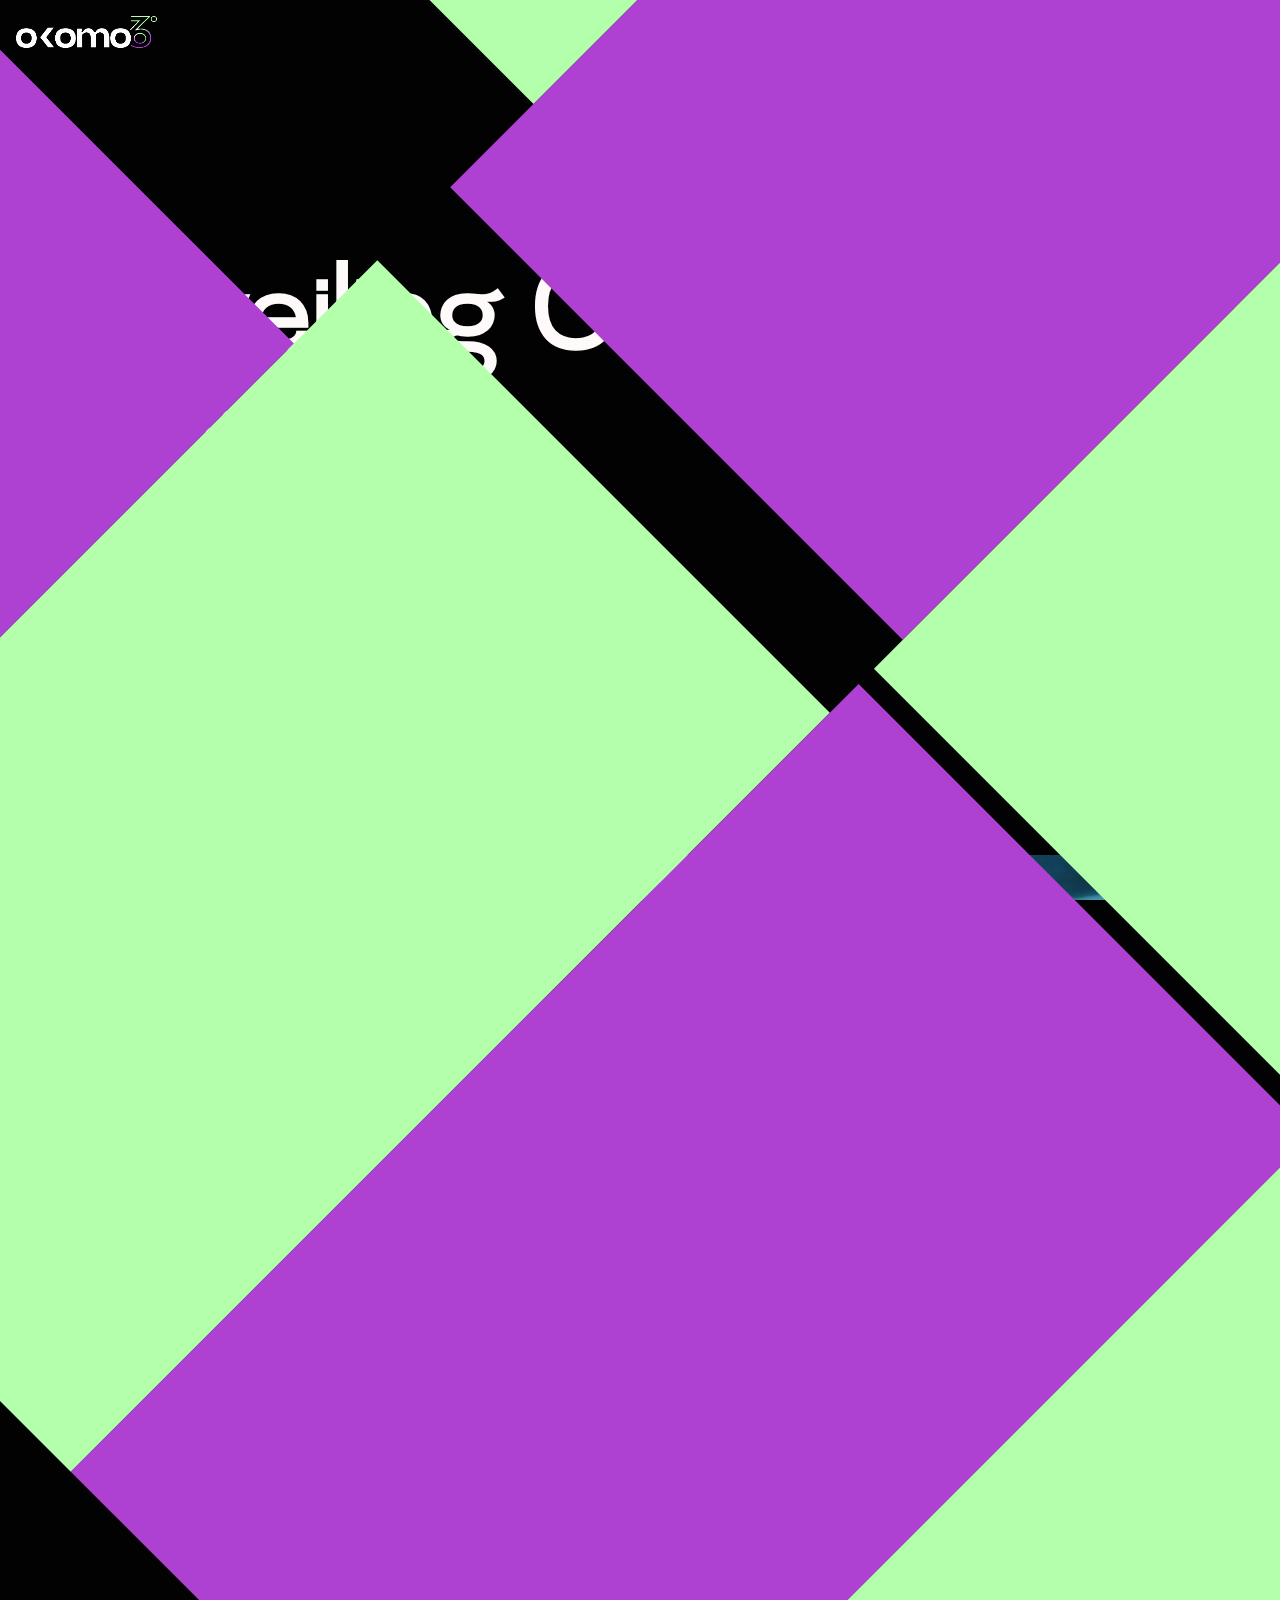
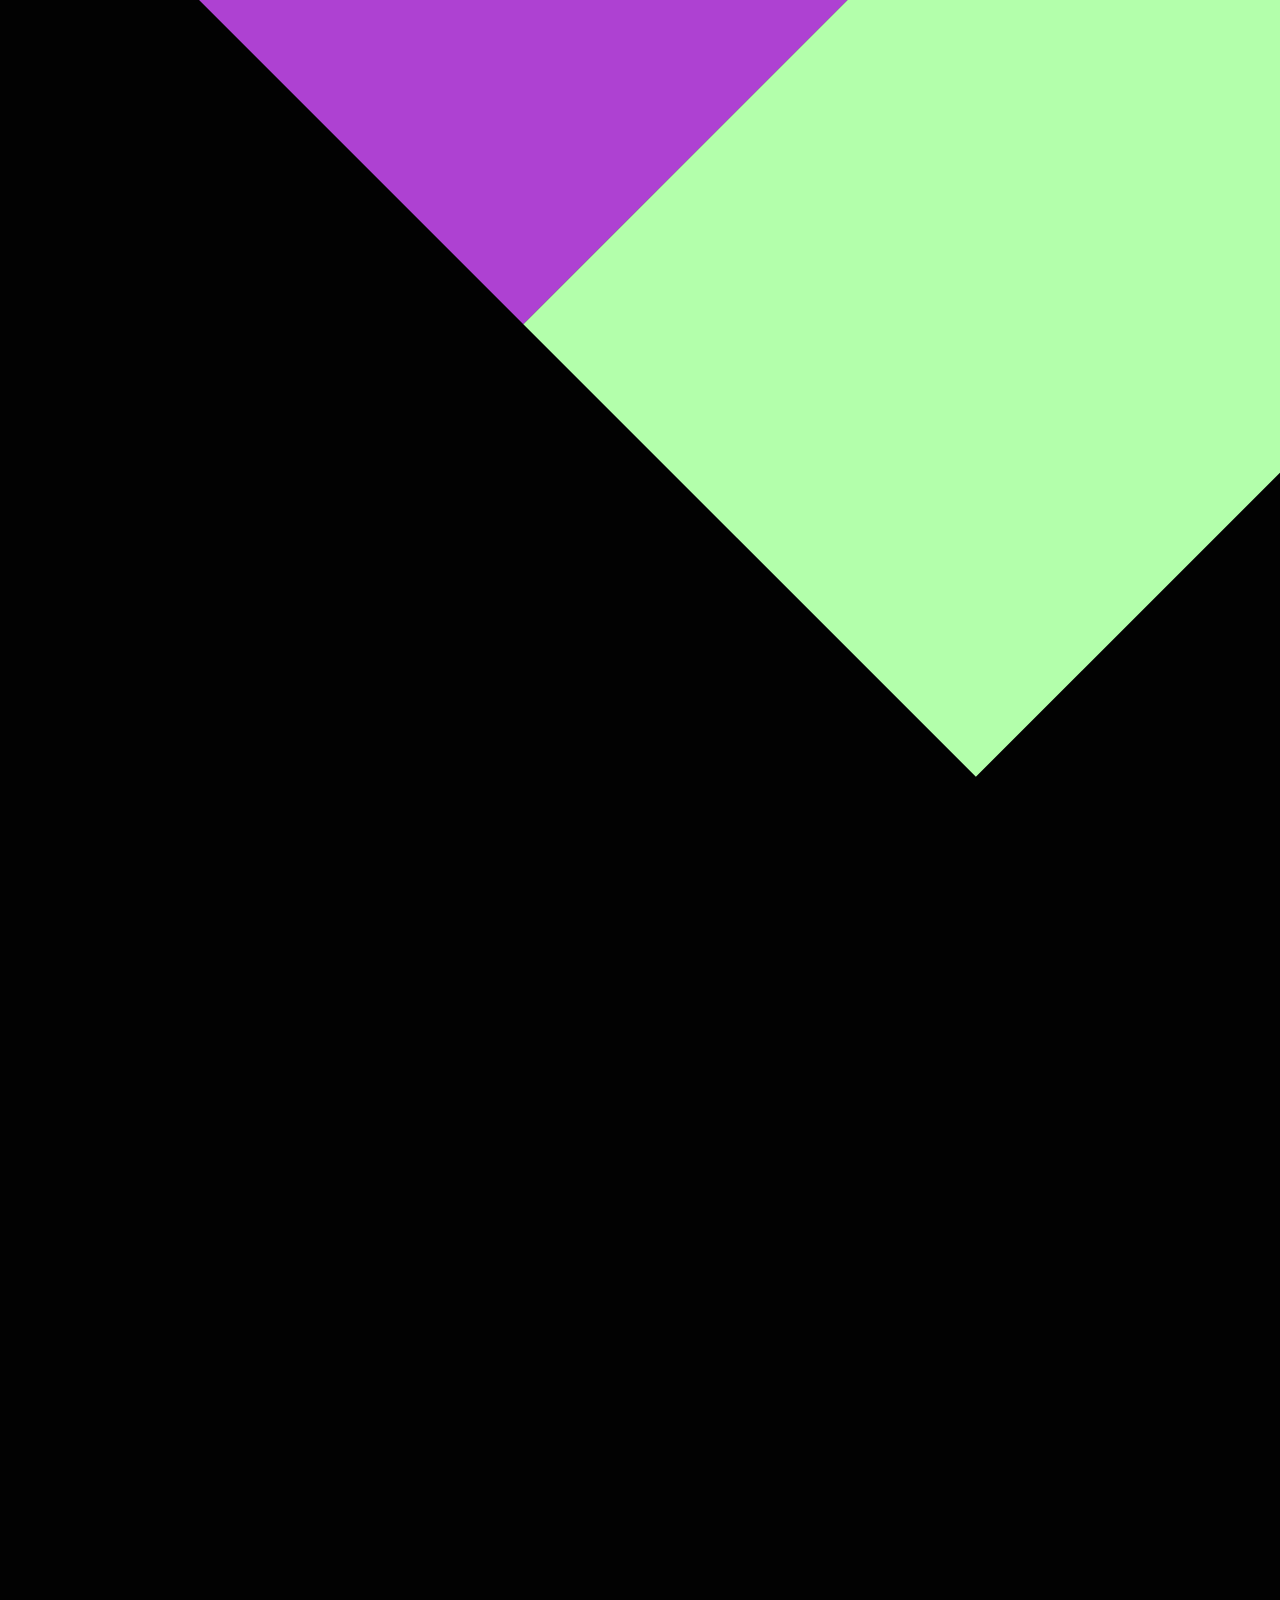
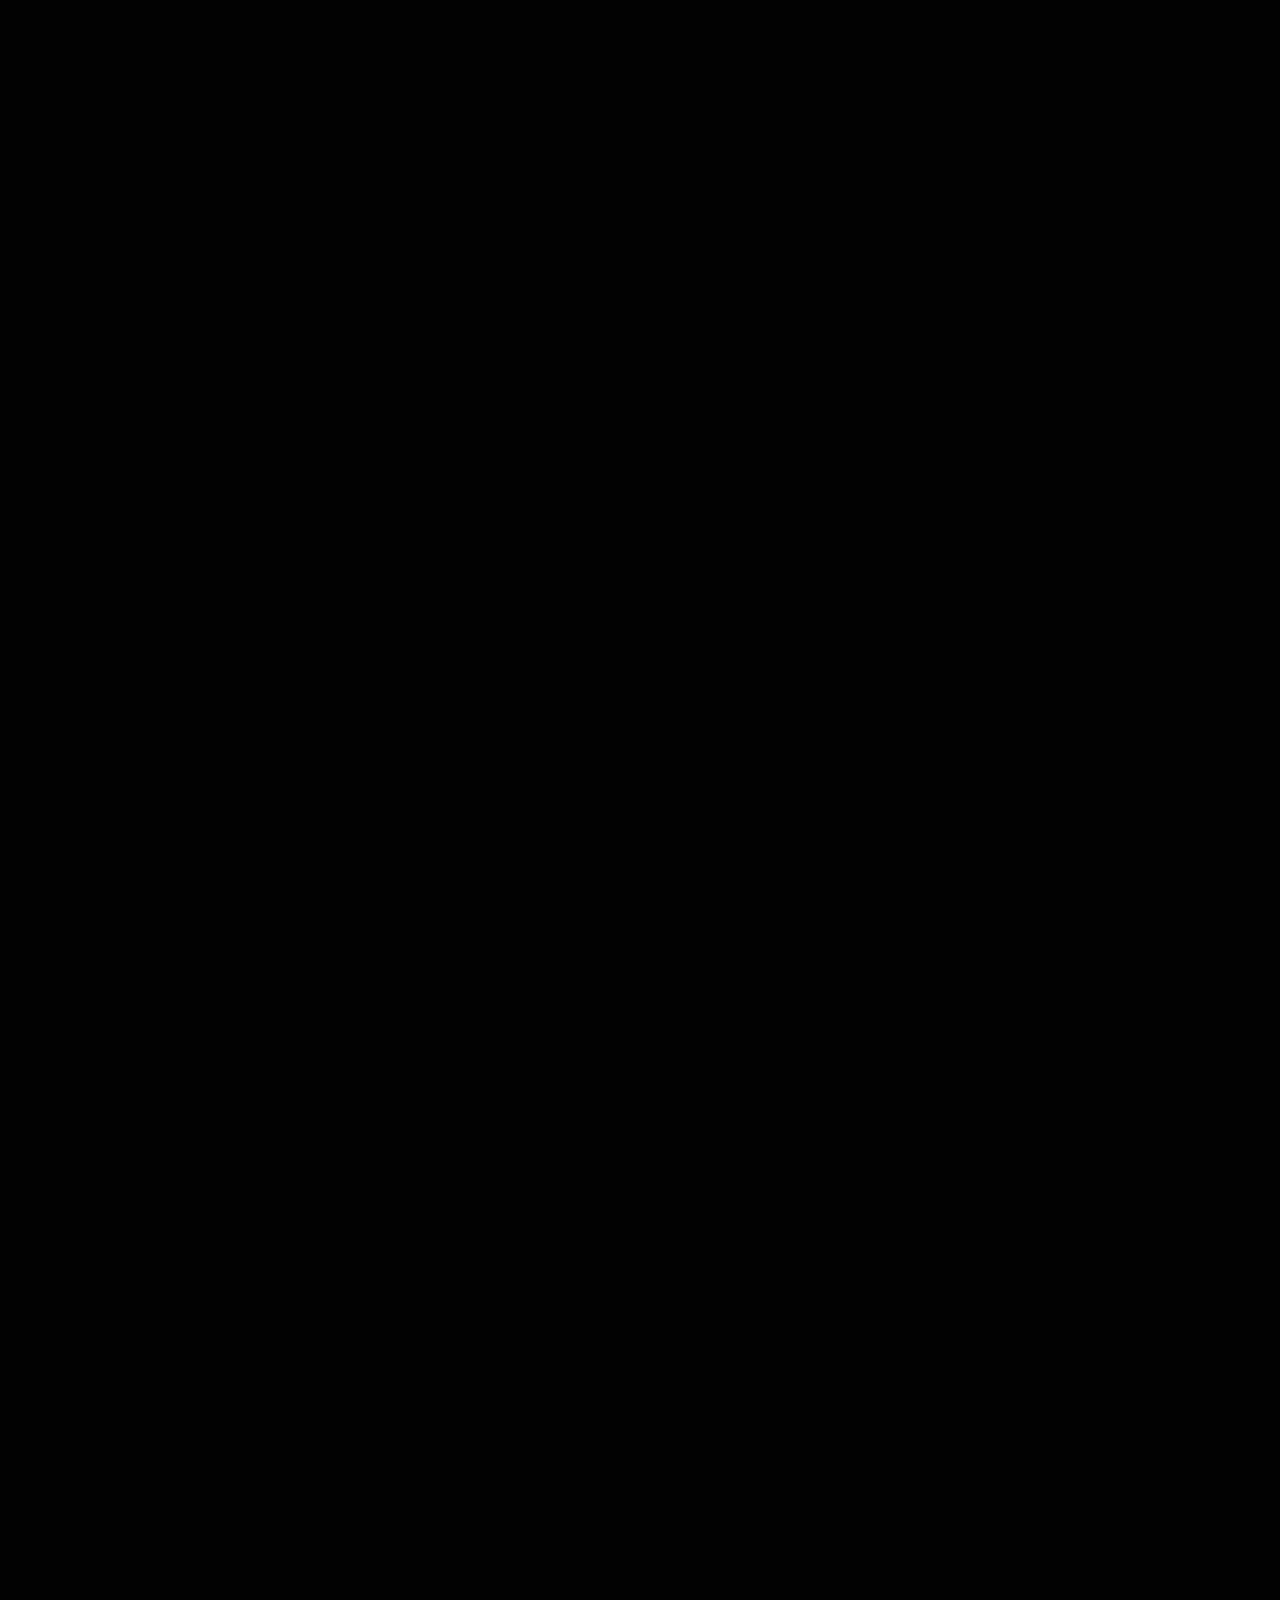
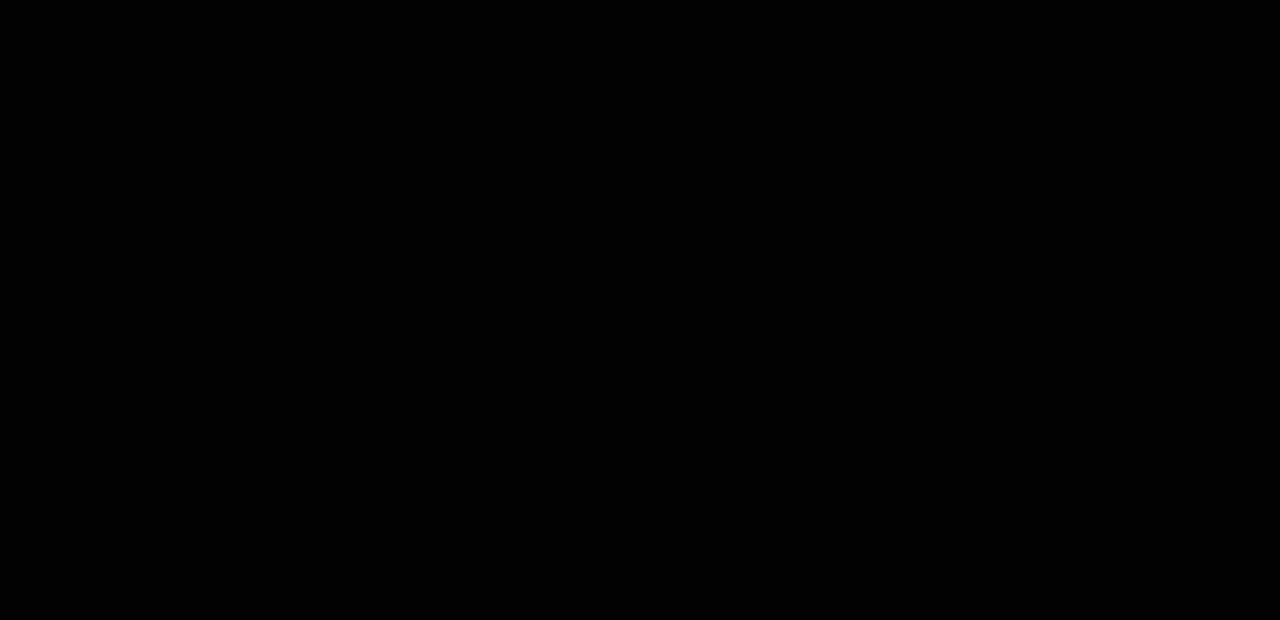
==== html/about.html @ 224ced83 "Version 5.01" ====
<!DOCTYPE html>
<html lang="en">

<head>
    <meta charset="UTF-8">
    <meta name="viewport" content="width=device-width, initial-scale=1.0">
    <title>Okomo 360 - Home</title>
    <link rel="stylesheet" href="../css/about.css" class="css">
    <link rel="stylesheet" href="../css/global.css" class="css">
    <link rel="stylesheet" href="../css/responsive.css" class="css">

    <!-- Link Swiper's CSS -->
    <link rel="stylesheet" href="https://cdn.jsdelivr.net/npm/swiper@11/swiper-bundle.min.css" />

</head>

<body>

    <!-- Reload Transition -->
    <div class="transition">
        <div class="transition-row row-1">
            <div class="block"></div>
            <div class="block"></div>
            <div class="block"></div>
            <div class="block"></div>
            <div class="block"></div>
        </div>
        <div class="transition-row row-2">
            <div class="block"></div>
            <div class="block"></div>
            <div class="block"></div>
            <div class="block"></div>
            <div class="block"></div>
        </div>
    </div>

    <!-- MainContainer -->
    <div id="container">

        <!-------------Nav Section------------->
        <nav>
            <div id="logo">
                <a href="../index.html"><img src="../img/logo.png" alt=""></a>
            </div>
            <div id="navbar">
                <div class="nav-icon" id="nav-icon">
                    <div class="bar"></div>
                    <div class="bar"></div>
                    <div class="bar"></div>
                </div>
                <div id="sidebar" class="sidebar">
                    <div class="link-container">
                        <a href="../index.html" class="active-link">Home</a>
                        <a href="service.html">Services</a>
                        <a href="about.html">About</a>
                        <a href="contact.html">Connect</a>
                    </div>
                </div>
            </div>
        </nav>
        <!-------------Nav Section------------->

        <!-------------Header Section------------->
        <header>
            <div class="banner">
                <div class="about-banner-text">
                    <h1>Unveiling Our Story</h1>
                    <h4>Get to Know Us</h4>
                </div>
            </div>
        </header>
        <!-------------Header Section------------->

        <!-------------Main Section------------->

        <!-- About Profile -->
        <section class="about-profile">
            <div class="about-profile-img">
                <div class="about-profile-overlay"></div>
                <div class="about-profile-text">
                    <h1>About Us</h1>
                    <p>Okomo360 was born from a passion for innovation and a desire to make cutting-edge technology
                        accessible to all. Our journey began in 2018 when our founder was introduced to VR. The
                        immersive experience sparked a vision - a world where VR was no longer a novelty but a
                        widely accessible tool for immortalizing memories. With this same mission, we are
                        persistently striving to bring VR technology to your everyday life.</p>
                </div>
                <img src="../img/about-banner.png" alt="">
            </div>
        </section>

        <!-- Why Us -->
        <section class="why-us">
            <div class="why-us-text">
                <h2>Why Okomo360?</h2>
                <p>We stand out in the VR landscape because of our commitment to accessibility. We believe VR
                    technology should be more than a luxury - it should be a part of everyday life. At Okomo360,
                    we're turning that vision into reality.</p>
            </div>
        </section>

        <!-- Mission -->
        <section class="mission-profile">
            <div class="mission-profile-img">
                <div class="mission-profile-overlay"></div>
                <div class="mission-profile-text">
                    <h1>Our Mission</h1>
                    <p>Okomo360 aims to democratize virtual reality, making 360-degree VR experiences accessible to
                        all. We strive to push the boundaries of what is possible in the realm of video technology.
                        Our goal is not just to keep up with the times, but to be ahead of them, setting new
                        standards in video consumption across various sectors.
                    </p>
                </div>
                <img src="../img/mission-banner.png" alt="">
            </div>
        </section>


        <!-- VR Tech -->
        <section class="vr-tech" id="vr-tech">

            <div class="vr-tech-heading">
                <h1>Immersive Virtual Reality Experiences</h1>
                <p>We specialize in immersive experiences that bring virtual reality to life. From 360-degree video
                    tours to cutting-edge VR solutions, we create interactive environments that push the boundaries
                    of technology. Whether it's for education, entertainment, or business, our innovations make it
                    possible to explore new worlds with just a headset</p>
            </div>

            <div class="vr-tech-content">

                <div class="vr-tech-video">
                    <div class="video-overlay"></div>
                    <img src="../img/vr-girl.png" alt="">
                    <video src="../img/vr-girl.mp4" autoplay loop muted></video>
                    <div class="video-text">
                        <h3>Entertainement</h3>
                    </div>
                </div>

                <div class="vr-tech-video">
                    <div class="video-overlay"></div>
                    <img src="../img/vr-work.png" alt="">
                    <video src="../img/vr-work.mp4" autoplay loop muted></video>
                    <div class="video-text">
                        <h3>Work</h3>
                    </div>
                </div>

                <div class="vr-tech-video">
                    <div class="video-overlay"></div>
                    <img src="../img/vr-couple.png" alt="">
                    <video src="../img/vr-couple.mp4" autoplay loop muted></video>
                    <div class="video-text">
                        <h3>Family</h3>
                    </div>
                </div>
            </div>

        </section>



        <!-- NameVideoBg -->
        <section class="name">
            <video class="bg-video" autoplay loop muted playsinline>
                <source src="../img/g.mp4" type="video/mp4" />
            </video>
            <h1 class="brand-name">OKOMO360</h1>
        </section>

        <!-------------Main Section------------->
        <!-------------Footer Section------------->
        <footer>
            <div class="container">
                <div class="left">
                    <div id="logo"><img src="../img/logo.png" alt=""></div>

                    <div id="left">© 2024 - All Rights Reserved.</div>
                    <div id="contact">
                        <p>help@okomo360.com </p>
                        <p> +91 81999 69966 </p>
                    </div>
                </div>
                <div class="footer-details">
                    <div class="column" id="column-1">
                        <div id="details-heading"><a href="">Company</a></div>
                        <div id="details-link"><a href="">Terms & Conditions</a></div>
                        <div id="details-link"><a href="">Privacy Policy</a></div>
                        <div id="details-link"><a href="">Contact Us</a></div>
                    </div>
                    <div class="column" id="column-2">
                        <div id="details-heading"><a href="">Social</a></div>
                        <div id="details-link"><a href="">Facebook</a></div>
                        <div id="details-link"><a href="">Youtube</a></div>
                        <div id="details-link"><a href="">Instagram</a></div>
                        <div id="details-link"><a href="">Twitter</a></div>
                    </div>
                </div>
            </div>
        </footer>

        <!-- -----------Footer Section----------- -->



    </div>


    <!-- GSAP Libraries  -->
    <script src="https://cdnjs.cloudflare.com/ajax/libs/gsap/3.12.5/gsap.min.js"
        integrity="sha512-7eHRwcbYkK4d9g/6tD/mhkf++eoTHwpNM9woBxtPUBWm67zeAfFC+HrdoE2GanKeocly/VxeLvIqwvCdk7qScg=="
        crossorigin="anonymous" referrerpolicy="no-referrer"></script>
    <script src="https://cdnjs.cloudflare.com/ajax/libs/gsap/3.12.5/ScrollTrigger.min.js"
        integrity="sha512-onMTRKJBKz8M1TnqqDuGBlowlH0ohFzMXYRNebz+yOcc5TQr/zAKsthzhuv0hiyUKEiQEQXEynnXCvNTOk50dg=="
        crossorigin="anonymous" referrerpolicy="no-referrer"></script>

    <!-- Swiper JS -->
    <script src="https://cdn.jsdelivr.net/npm/swiper@11/swiper-bundle.min.js"></script>

    <!-- Initialize Swiper -->
    <script>
        var swiper = new Swiper(".mySwiperVr", {
            slidesPerView: 1,
            spaceBetween: 30,
            loop: true,
            pagination: {
                el: ".swiper-pagination",
                clickable: true,
            },
            navigation: {
                nextEl: ".swiper-button-next-vr",
                prevEl: ".swiper-button-prev-vr",
            },
        });
    </script>
    <script>
        const video = document.querySelector('.bg-video');
        video.muted = true;
        video.play().catch(error => {
            console.log("Autoplay blocked, user interaction required");
        });
    </script>


    <script src="../js/global.js"></script>
    <script src="../js/reloadTransition.js"></script>
</body>

</html>
---- css/about.css ----
/* ----------AboutPage CSS---------- */
header {
  width: 100%;
  height: 80vh;
  display: flex;
  align-items: center;
  justify-content: flex-start;
}
.about-banner-text {
  width: 100%;
  height: 40vh;
  padding: 0rem 3rem;
  display: flex;
  flex-direction: column;
  align-items: flex-start;
  justify-content: center;
}
.about-banner-text h1 {
  font-size: 7rem;
}
.about-banner-text h4 {
  font-size: 4rem;
  font-weight: 300;
}

.about-banner-profile {
  position: absolute;
}

.about-profile {
  width: 100%;
  height: 100vh;
  margin: 10vh 0rem;
  display: flex;
  align-items: center;
  justify-content: center;
}

.about-profile-img {
  position: relative;
  width: 90%;
  height: 90%;
}
.about-profile-overlay {
  position: absolute;
  width: 100%;
  height: 100%;
  background: linear-gradient(rgba(0, 0, 0, 0), rgba(0, 0, 0, 0.805));
}
.about-profile-text {
  position: absolute;
  left: 5%;
  bottom: 0%;
  width: 40%;
  font-size: 1.5rem;
}
.about-profile-text h1 {
  font-size: 2.5rem;
  text-decoration: underline;
}
.about-profile-img img {
  width: 100%;
  height: 100%;
  border-radius: 5rem;
}

.why-us {
  height: 50vh;
  display: flex;
  align-items: center;
  justify-content: center;
}
.why-us-text {
  width: 70%;
  font-size: 2rem;
  text-align: center;
}
.why-us-text h2 {
  font-size: 3rem;
}

.mission-profile {
  width: 100%;
  height: 100vh;
  margin: 10vh 0rem;
  display: flex;
  align-items: center;
  justify-content: center;
}

.mission-profile-img {
  position: relative;
  width: 90%;
  height: 90%;
}
.mission-profile-overlay {
  position: absolute;
  width: 100%;
  height: 100%;
  background: linear-gradient(
    rgba(0, 0, 0, 0),
    rgba(0, 0, 0, 0.1),
    rgba(0, 0, 0, 0.3) rgba(0, 0, 0, 0.8)
  );
}
.mission-profile-text {
  position: absolute;
  right: 5%;
  bottom: 0%;
  width: 40%;
  font-size: 1.5rem;
  text-align: right;
}
.mission-profile-img img {
  border-radius: 5rem;
  width: 100%;
  height: 100%;
}
.mission-profile-text h1 {
  font-size: 2.5rem;
  text-decoration: underline;
}
.vr-tech {
  padding: 4rem 0rem;
  flex-direction: column;
}

.vr-tech-heading {
  width: 80%;
  font-size: 1.25rem;
  text-align: center;
  margin-bottom: 5vh;
}
.vr-tech-heading h1 {
  font-size: 3rem;
}
.vr-tech-content {
  width: 100%;
  height: 100%;
  display: flex;
  gap: 5rem;
  align-items: center;
  justify-content: center;
}

.vr-tech-video {
  width: auto !important;
  height: 80%;
  position: relative;
}
.vr-tech-video img {
  width: auto;
  height: 100%;
  border-radius: 1rem;
  z-index: 20;
}
.vr-tech-video video {
  width: auto;
  height: 100%;
  border-radius: 1rem;
  position: absolute;
  left: 0;
  z-index: -10;
}
.vr-tech-video:hover video {
  z-index: 30;
}
.video-text {
  position: absolute;
  z-index: 40;
  width: 100%;
  bottom: 5%;
  padding: 0.5rem;
  text-align: center;
  font-size: 2rem;
  text-shadow: 1px 1px 2px rgba(0, 0, 0, 0.9);
}
.video-overlay {
  position: absolute;
  width: 100%;
  height: 100%;
  border-radius: 1rem;
  background: linear-gradient(transparent, rgba(0, 0, 0, 0.9));
  z-index: 40;
}

.name {
  position: relative;
}

.name video {
  width: 100%;
  height: 100%;
  object-fit: cover;
}

.name h1 {
  position: absolute;
  inset: 0;
  display: grid;
  place-items: center;
  background-color: var(--background);
  color: #fff;
  mix-blend-mode: multiply;
}
.brand-name {
  font-size: 35vh;
  font-weight: 900;
}

/* Responsive CSS  */
@media (max-width: 768px) {
  header {
    height: 40vh;
    margin-top: 10vh;
  }
  .about-profile,
  .mission-profile {
    height: 50vh;
  }
  .about-profile-text,
  .mission-profile-text {
    width: 80%;
  }
  .about-profile-img,
  .mission-profile-img {
    width: 100%;
  }
  .about-profile-img img,
  .mission-profile-img img {
    border-radius: 0;
  }

  .why-us {
    height: max-content;
  }
  .vr-tech-content{
    gap: 4rem;
    overflow-x: auto;
    align-items: flex-start;
    justify-content: flex-start;
    padding: 2rem;
  }
  .vr-tech-content img{opacity: 0;}
  .vr-tech-video video{z-index: 30;}
  .name {
    height: 40vh;
  }
  .brand-name {
    font-size: 9rem;
  }
}
---- css/global.css ----
/* ----------Universal Components---------- */

@import url("https://fonts.googleapis.com/css2?family=Barlow:ital,wght@0,100;0,200;0,300;0,400;0,500;0,600;0,700;0,800;0,900;1,100;1,200;1,300;1,400;1,500;1,600;1,700;1,800;1,900&family=Matemasie&family=Outfit:wght@100..900&display=swap");
@font-face {
  font-family: Mersad;
  src: url("/fonts/MersadRegular.ttf");
}
@font-face {
  font-family: Jakarta;
  src: url("/fonts/Plus\ Jakarata.ttf");
}
:root {
  /* --background: #0b0b15; */
  --background: #020202;
  --color: snow;
  --accent: #b3ffab;
  --theme: #ae41d2;
  --jakarta: Jakarata;
  --mersad: Mersad;
}

* {
  margin: 0;
  padding: 0;
  box-sizing: border-box;
}

html,
body {
  height: 100%;
  width: 100%;
  font-family: var(--mersad);
  overflow-x: hidden;
  scroll-behavior: smooth;
}
p {
  font-family: "Outfit", sans-serif;
}
.point {
  font-family: "Outfit", sans-serif;
}
*::selection {
  background: var(--accent);
  color: black;
  text-shadow: none;
}
::-webkit-scrollbar {
  width: 10%;
}
a {
  color: inherit;
  text-decoration: none;
  text-transform: capitalize;
}
.highlight {
  text-transform: uppercase;
  font-size: 1.5rem;
  letter-spacing: 1px;
  margin: 1rem 0rem;
  padding: 1rem 3rem;
}

body {
   background: var(--background); 
  color: var(--color);
  height: 100%;
}
/* ----------------Transition sectionStarts Here---------------- */


.transition {
  position: fixed;
  top: 0%;
  left: 0%;
  z-index: 1000000;
  width: 100%;
  height: 100vh;
  display: flex;
  flex-direction: column;
  pointer-events: none;
  scale: 2.5;
  transform: rotate(45deg);
}

.transition-row {
  flex: 1;
  display: flex;
}
.transition-row.row-1 .block {
  transform-origin: top;
}
.transition-row.row-2 .block {
  transform-origin: bottom;
}
.transition-row.row-1 .block:nth-child(odd){
    background-color: var(--theme);
}
.transition-row.row-2 .block:nth-child(even){
    background-color: var(--theme);
}

.block {
  flex: 1;
  background-color: var(--accent);
  transform: scaleY(1);
  will-change: transform;
}

#container {
  width: 100%;
  height: 100%;
  background: var(--background);
}

.section-heading{
  width: 100%;
  display: flex;
  align-items: center;
  justify-content: center;
  font-size: 2.5rem;
  padding: 0.5rem 0rem;
  text-shadow: 1px 1px 2px var(--accent);
}

/* ----------------Nav sectionStarts Here---------------- */
nav {
  width: 100%;
  height: 10vh;
  background: transparent;
  display: flex;
  align-items: center;
  justify-content: space-between;
  position: fixed;
  top: 0%;
  left: 0%;
  z-index: 1000;
  transition: all 0.1s ease-in-out;
}

#logo {
  padding: 1rem;
  height: 100%;
  z-index: 10000;
}

#navbar {
  width: 40%;
  height: 100%;
  position: relative;
}
.nav-icon {
  width: 5vh;
  height: 50%;
  position: absolute;
  top: 25%;
  right: 3rem;
  display: flex;
  flex-direction: column;
  align-items: flex-end;
  justify-content: space-evenly;
  gap: 10px;
  z-index: 10000;
}
.nav-icon .bar {
  width: 45px;
  height: 3px;
  background: var(--color);
  transition: all 0.5s ease-in-out;
}

.close-icon .bar {
  background: var(--accent);
}
.close-icon .bar:nth-child(1) {
  transform: translate(10px, 15px) rotate(45deg);
}
.close-icon .bar:nth-child(2) {
  transform: translateX(30px);
  opacity: 0;
}
.close-icon .bar:nth-child(3) {
  transform: translate(10px, -15px) rotate(-45deg);
}

.sidebar {
  width: max-content;
  height: 100vh;
  position: absolute;
  top: 0%;
  right: -100vw;
  background: rgba(0, 0, 0, 0.8);
  z-index: 1000;
  transition: all 0.5s ease-in-out;
  display: flex;
  align-items: flex-end;
  justify-content: flex-end;
}
.link-container {
  padding-left: 3rem;
  display: flex;
  flex-direction: column;
  align-items: flex-start;
  justify-content: center;
  text-transform: uppercase;
  font-family: "Mersad";
  font-weight: 900;
  width: 30vw;
  height: 100vh;
}
.sidebar a {
  font-size: 3rem;
  line-height: 1;
  padding: 0.5rem;
  transition: all 0.3s ease-in-out;
  text-shadow: 1px 1px 4px #e21020;
}
.sidebar a:hover {
  color: var(--accent);
}
.sidebar a:hover::before {
  content: "\2192";
  padding: 0rem 1rem;
}

.closed-nav {
  right: 0vw;
}

/* ----------------Nav sectionEnds Here---------------- */

/* ----------------Main sectionStarts Here---------------- */

main {
  width: 100%;
}
section {
  width: 100%;
  height: 100vh;
  margin: 2.5vh 0;
  display: flex;
  align-items: center;
  justify-content: center;
}

/* ----------------Main sectionEnds Here---------------- */

/* ----------------Footer sectionStarts Here---------------- */
footer {
  width: 100%;
  background-image: url("../img/footer-theme.png");
  background-size: 100% 100%;
  padding: 2rem;
  color: aliceblue;
}

footer .container {
  width: 100%;
  height: 100%;
  display: flex;
  align-items: center;
  justify-content: space-between;
}
footer .container .left {
  width: 50%;
  height: 100%;
  padding: 1rem;
  display: flex;
  flex-direction: column;
  align-items: center;
  justify-content: center;
}
footer .container .left #logo img {
  width: 5rem;
}
footer .container .left div {
  margin-bottom: 0.5rem;
  display: flex;
  flex-direction: column;
  align-items: center;
  justify-content: center;
}
footer .container .left #contact {
  display: flex;
  flex-direction: column;
  align-items: center;
  justify-content: center;
}
footer .container .left #contact p {
  margin-bottom: 0.5rem;
}
footer .container .footer-details {
  width: 40%;
  height: 100%;
  display: flex;
  align-items: center;
  justify-content: space-evenly;
}

.footer-details .column {
  line-height: 2;
}
.footer-details .column a {
  text-decoration: none;
  color: aliceblue;
}
.footer-details .column #details-heading {
  font-weight: bold;
}

/* ----------------Footer sectionEnds Here---------------- */
---- css/responsive.css ----
@media (max-width: 991px) {
    html {
      font-size: 75%;
    }
    .active-link {
      color: var(--accent);
    }
  }
  @media (max-width: 768px) {
    html {
      font-size: 65%;
    }
    .transition{
      display: none;
    }
    nav{background: rgba(0, 0, 0, 0.2);}
    #logo {
      margin-left: 1rem;
      height: 50%;
    }
    #logo img{
      width: 100%;
      height: 100%;
    }
    .nav-icon {
      height: 35%;
    }
    .nav-icon .bar {
      width: 35px;
    }
    .close-icon .bar:nth-child(1) {
      transform: translate(10px, 12px) rotate(45deg);
    }
    .close-icon .bar:nth-child(3) {
      transform: translate(10px, -15px) rotate(-45deg);
    }
    .sidebar {
      width: 100vw;
      display: flex;
      align-items: center;
      justify-content: center;
    }
    .sidebar a {
      font-size: 6rem;
    }
    .sidebar a:hover::before {
      content: "";
      padding: 0;
    }
    .link-container {
      align-items: center;
      width: max-content;
    }
    .banner video {
      object-fit: fill;
    }
    .banner-text {
      width: 90%;
      font-size: 1.5rem;
    }
    .btn-container {
      margin-top: 5rem;
    }
    .btn-container img {
      width: auto;
      height: 80%;
    }


    #about .content-box {
      width: 100%;
      height: 100%;
      position: absolute;
    }
    #about .content-box:nth-child(1) {
      z-index: 100;
      display: flex;
      align-items: flex-end;
      justify-content: center;
    }
    #about .content-box .text {
      width: 100%;
      height: 50%;
      text-align: center;
      display: flex;
      flex-direction: column;
      align-items: center;
      justify-content: center;
    }
    .text p {
      font-size: 1.75rem;
    }
    .text .point {
      font-size: 1.5rem;
    }
    #about .btn2-container {
      margin-top: 5%;
      height: auto;
      display: flex;
      align-items: center;
      justify-content: center;
    }
    #about .btn2-container button {
      padding: 2rem;
      font-size: 1.25rem;
      border-radius: 3rem;
    }

    /* brands section */
    .brand{
        animation: none;
    }
    .brand-logo{
        height: 80%;
    }

    /* play section */
    .play-overlay video {
      object-position: right left;
      object-fit: cover;
    }
    .play-text {
      width: 100%;
      height: 100%;
    }
    .play-text-box {
      width: 100%;
      height: max-content;
      padding: 4rem 0rem;
      top: auto;
      right: auto;
      left: 50%;
      transform: translate(-50%, 0%);
      bottom: 0%;
      display: flex;
      flex-direction: column;
      align-items: center;
      justify-content: center;
      text-align: center;
    }
    .play-text-box h1 {
      font-size: 4rem;
    }
    .play-text-box p {
      font-size: 2rem;
    }
    .play-btn-overlay {
      display: none;
    }
    .play-btn {
      width: 60%;
      padding: 1rem;
      border-radius: 1rem;
      border: 1px solid snow;
    }
    .play-btn a {
      font-size: 2.5rem;
      color: snow;
    }

    /* service list section */
    .list-content{
        width: 100%;
    }
    .service-name-box, .service-text-box{
        clip-path: none !important;
    }
  
    .service-profile{
        display: none;
    }
    /* vr section */
    #vr{
        height: 50vh;
    }
    .vr-container{
        position: relative;
    }
    .vr-content{
        width: 80%;
    }
    .vr-profile{
        height: max-content;
        width: 100%;
        position: absolute;
        right: -15%;
        bottom: 0;
    }
    .vr-profile img{
        margin-left: 20%;
        width: 80%;
        height: auto;
    }
    #download{
      height: 50vh;
    }
    .download-profile{
      animation: none;
      width: 100%;
    }
    .download-text{
      width: 100%;
      height: 100%;
      top: 0%;
      text-align: center;
      display: flex;
      flex-direction: column;
      align-items: center;
      justify-content: center;
      color: var(--color);
      text-shadow: 1px 1px 2px black;
    }
  
    footer .container {
      flex-direction: column;
    }
    footer .container .left,
    footer .container .footer-details {
      width: 100%;
    }

    /* Contact CSS Files */
    .form-container{
      height: max-content;
      padding: 2rem 0rem;
      flex-direction: column;
    }
    #connect-header{
      height: 5vh;
      display: none;
      background-color: antiquewhite;
    }
    .info-box, .form-box{
      width: 100%;
      height: max-content;
      margin-top: 4rem;
    }
    .info-contacts{
      margin: 5rem 0rem;
    }
    .info-contact p, .info-contact i {
      font-size: 1.5rem;
      line-height: 1.2;
  }
  #working-hour{
    font-size: 0.75rem;
  }
  }
  
  @media (max-width: 476px) {
    html {
      font-size: 45%;
    }
  }
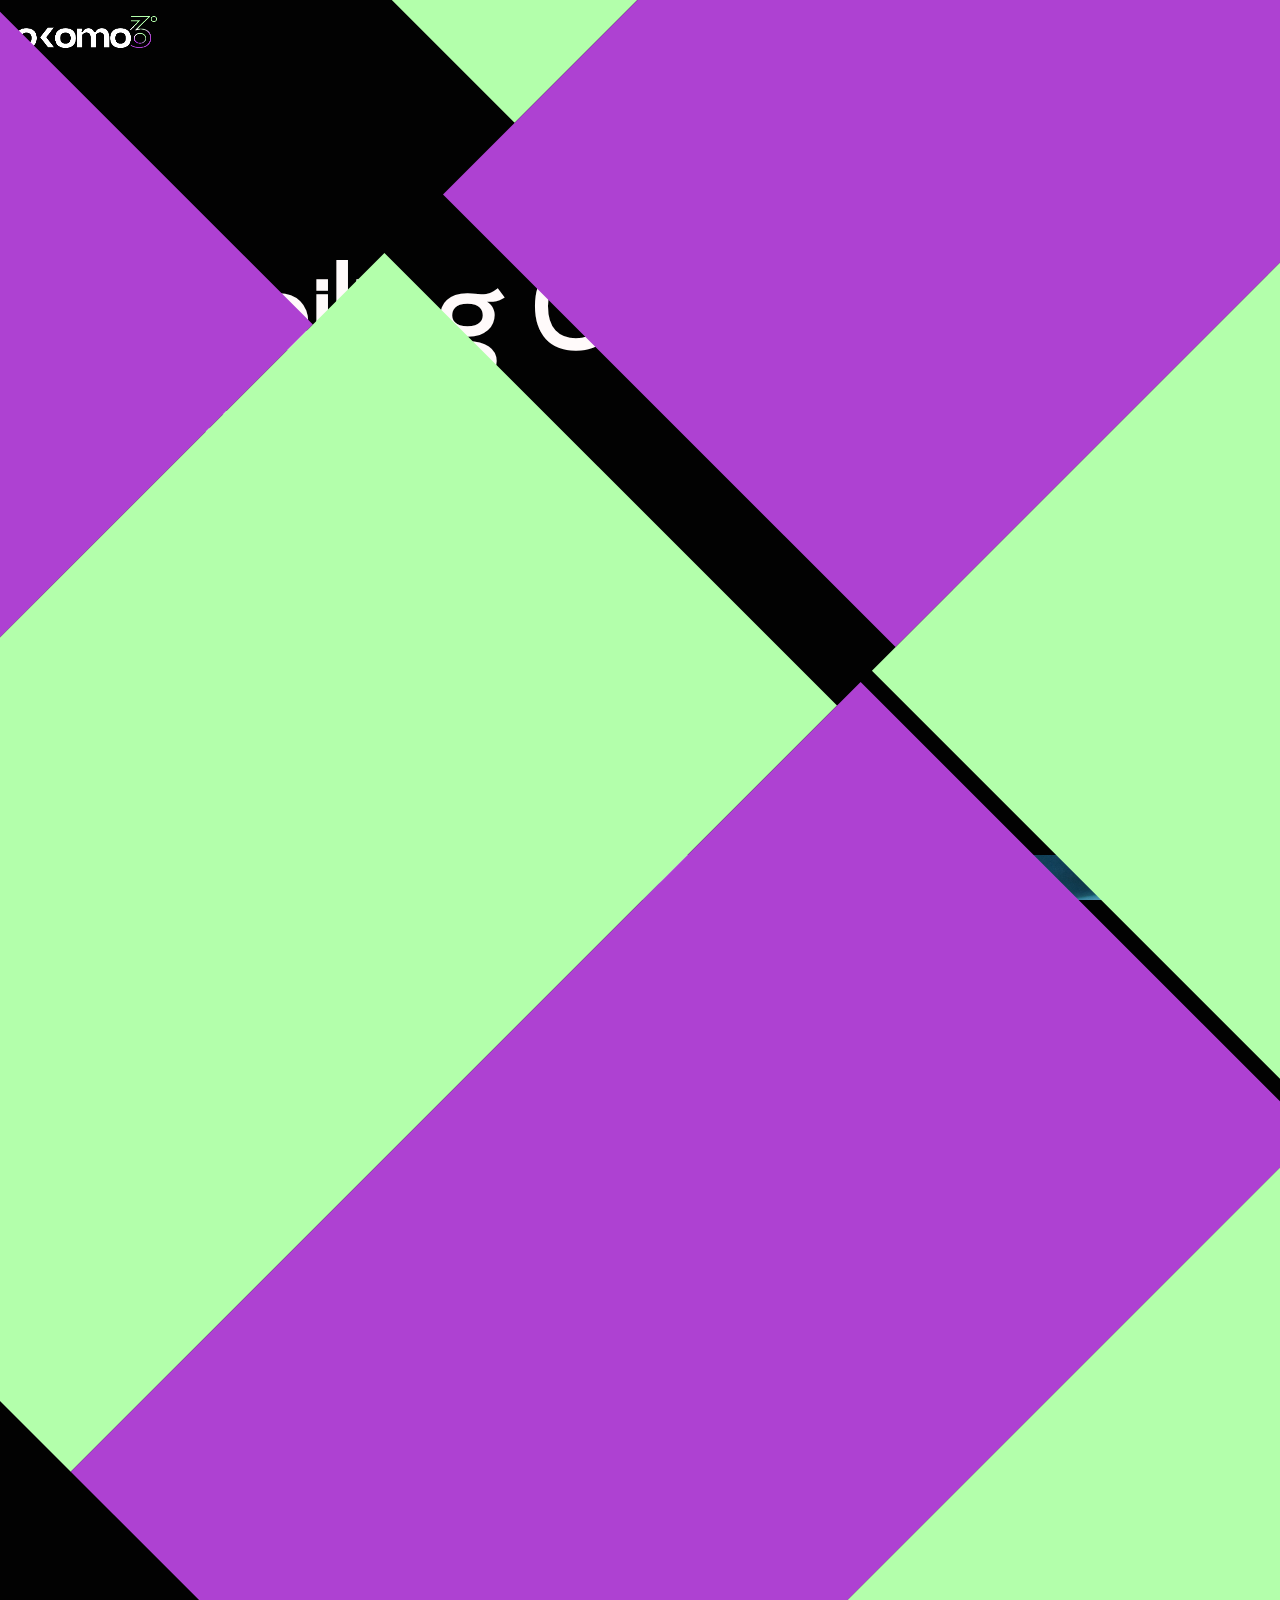
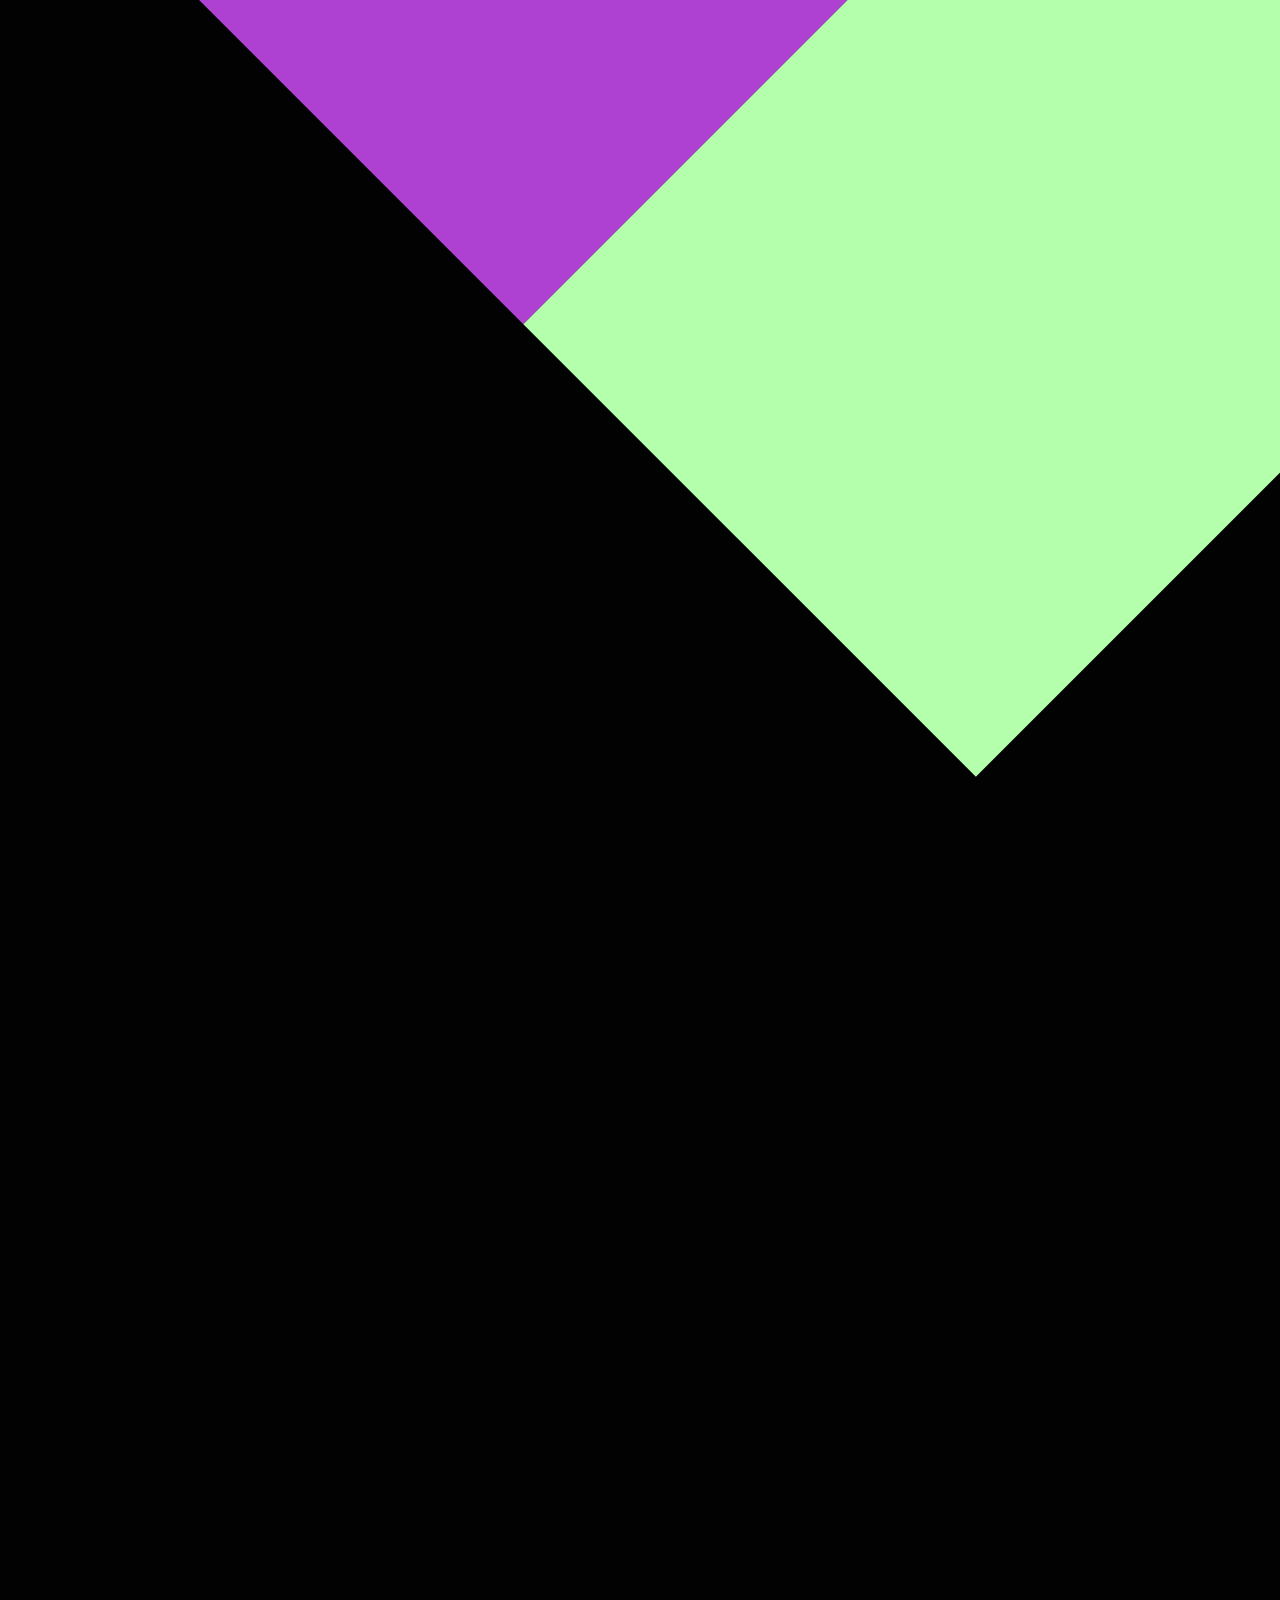
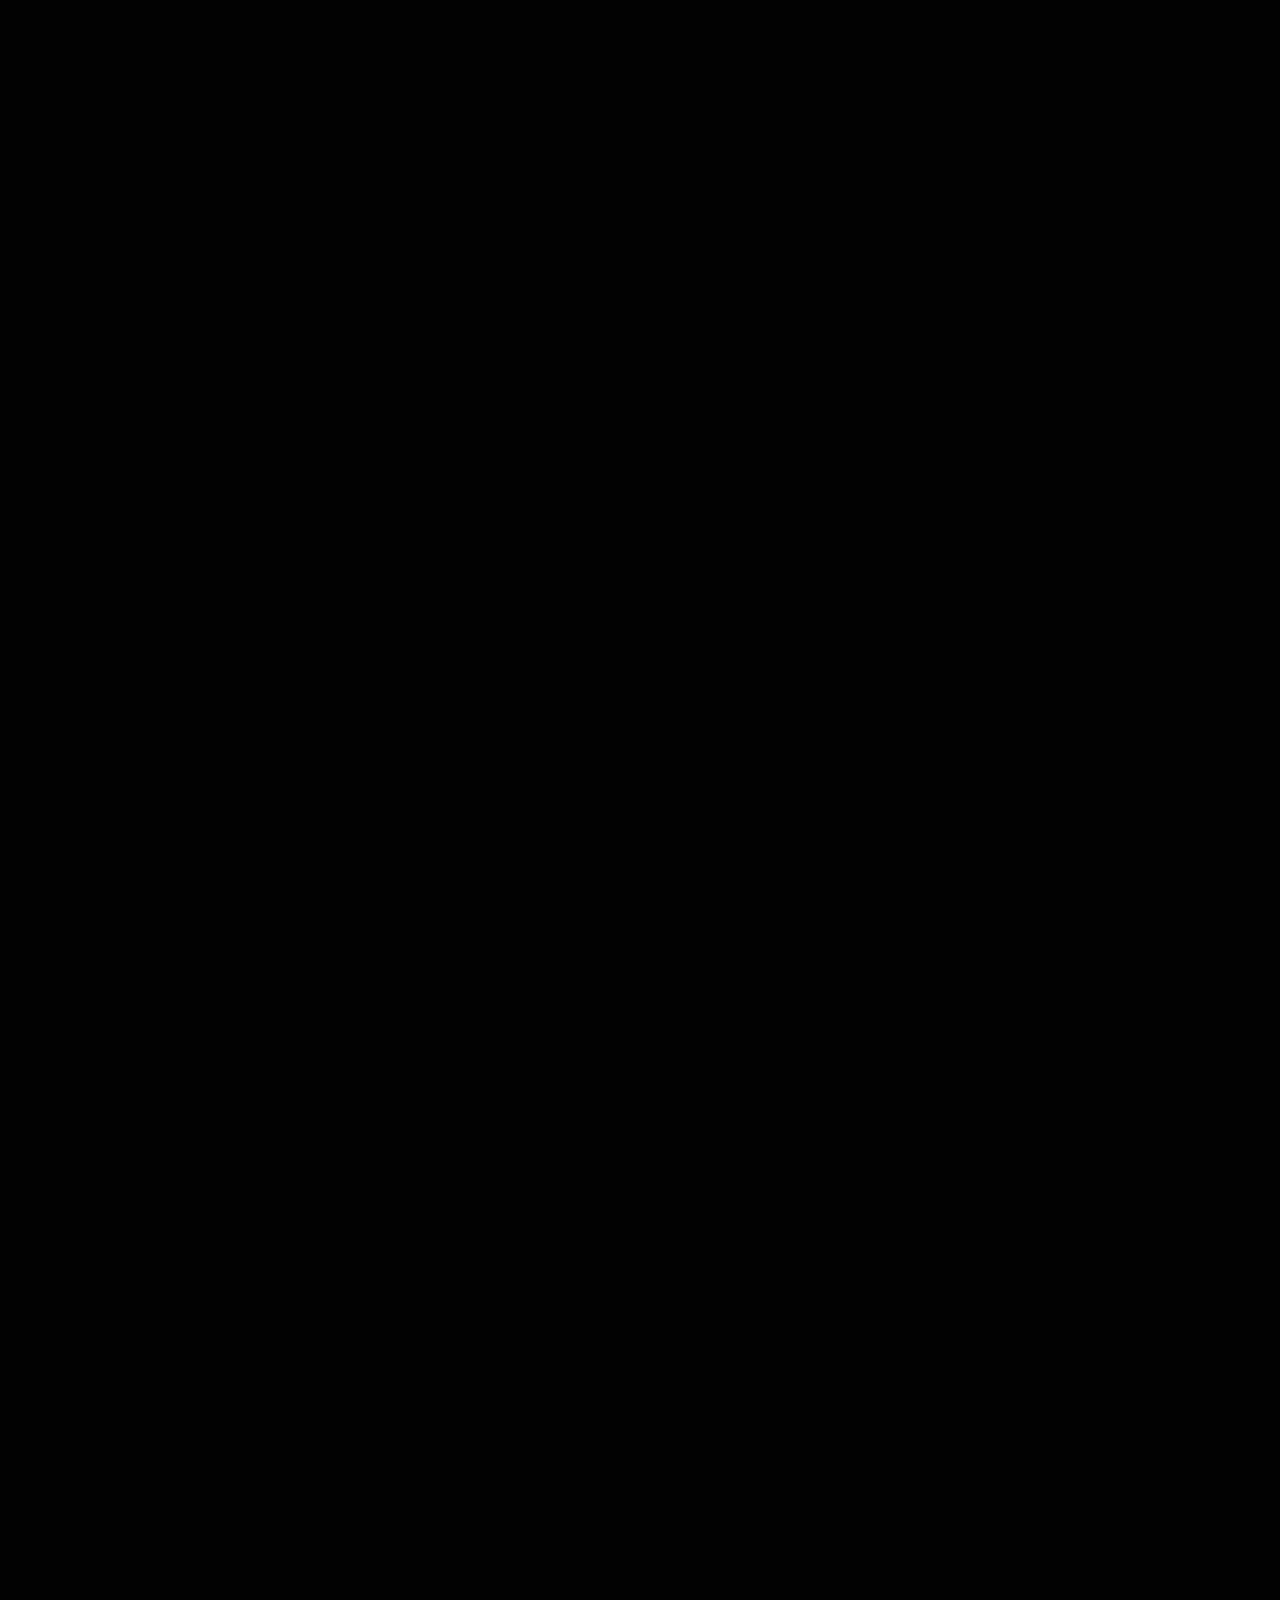
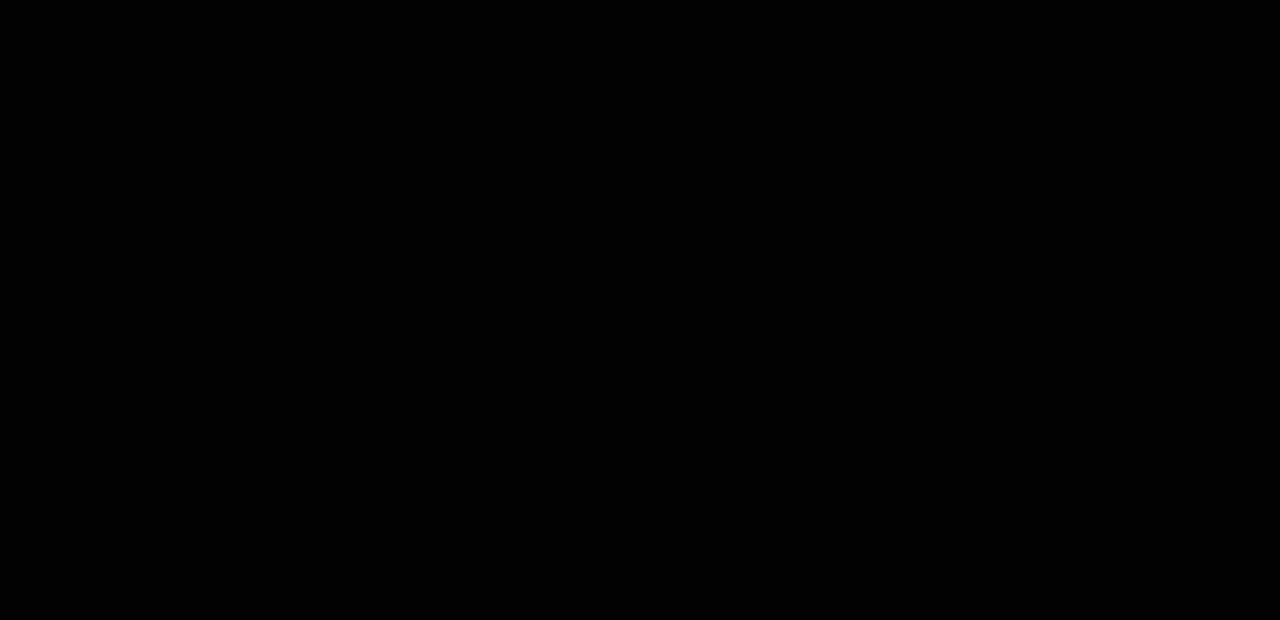
==== commit c95a7981: "5.01-finalV" ====
--- a/html/about.html
+++ b/html/about.html
@@ -50,9 +50,9 @@
                 </div>
                 <div id="sidebar" class="sidebar">
                     <div class="link-container">
-                        <a href="../index.html" class="active-link">Home</a>
+                        <a href="../index.html">Home</a>
                         <a href="service.html">Services</a>
-                        <a href="about.html">About</a>
+                        <a href="about.html" class="active-link">About</a>
                         <a href="contact.html">Connect</a>
                     </div>
                 </div>
--- a/css/global.css
+++ b/css/global.css
@@ -294,6 +294,7 @@
   display: flex;
   align-items: center;
   justify-content: space-evenly;
+  display: none;
 }
 
 .footer-details .column {
--- a/css/responsive.css
+++ b/css/responsive.css
@@ -245,6 +245,7 @@
   #working-hour{
     font-size: 0.75rem;
   }
+  
   }
   
   @media (max-width: 476px) {
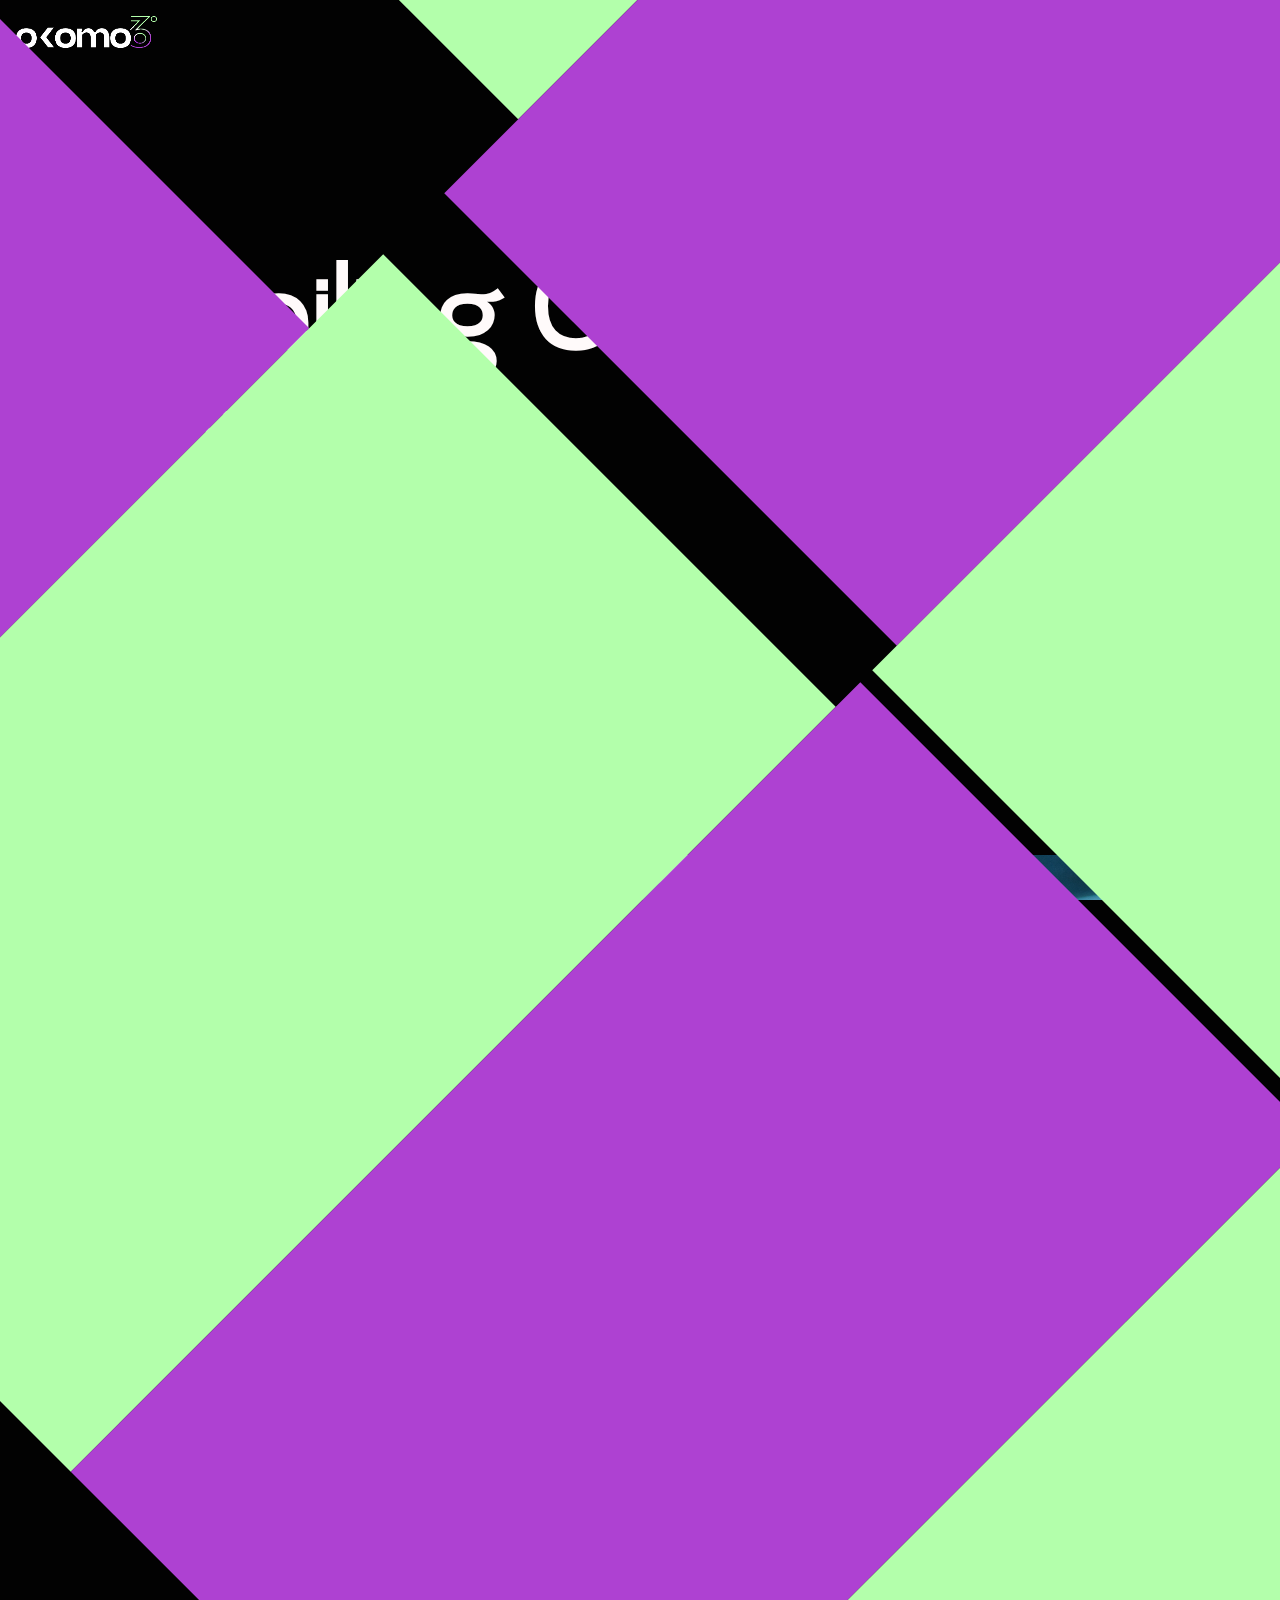
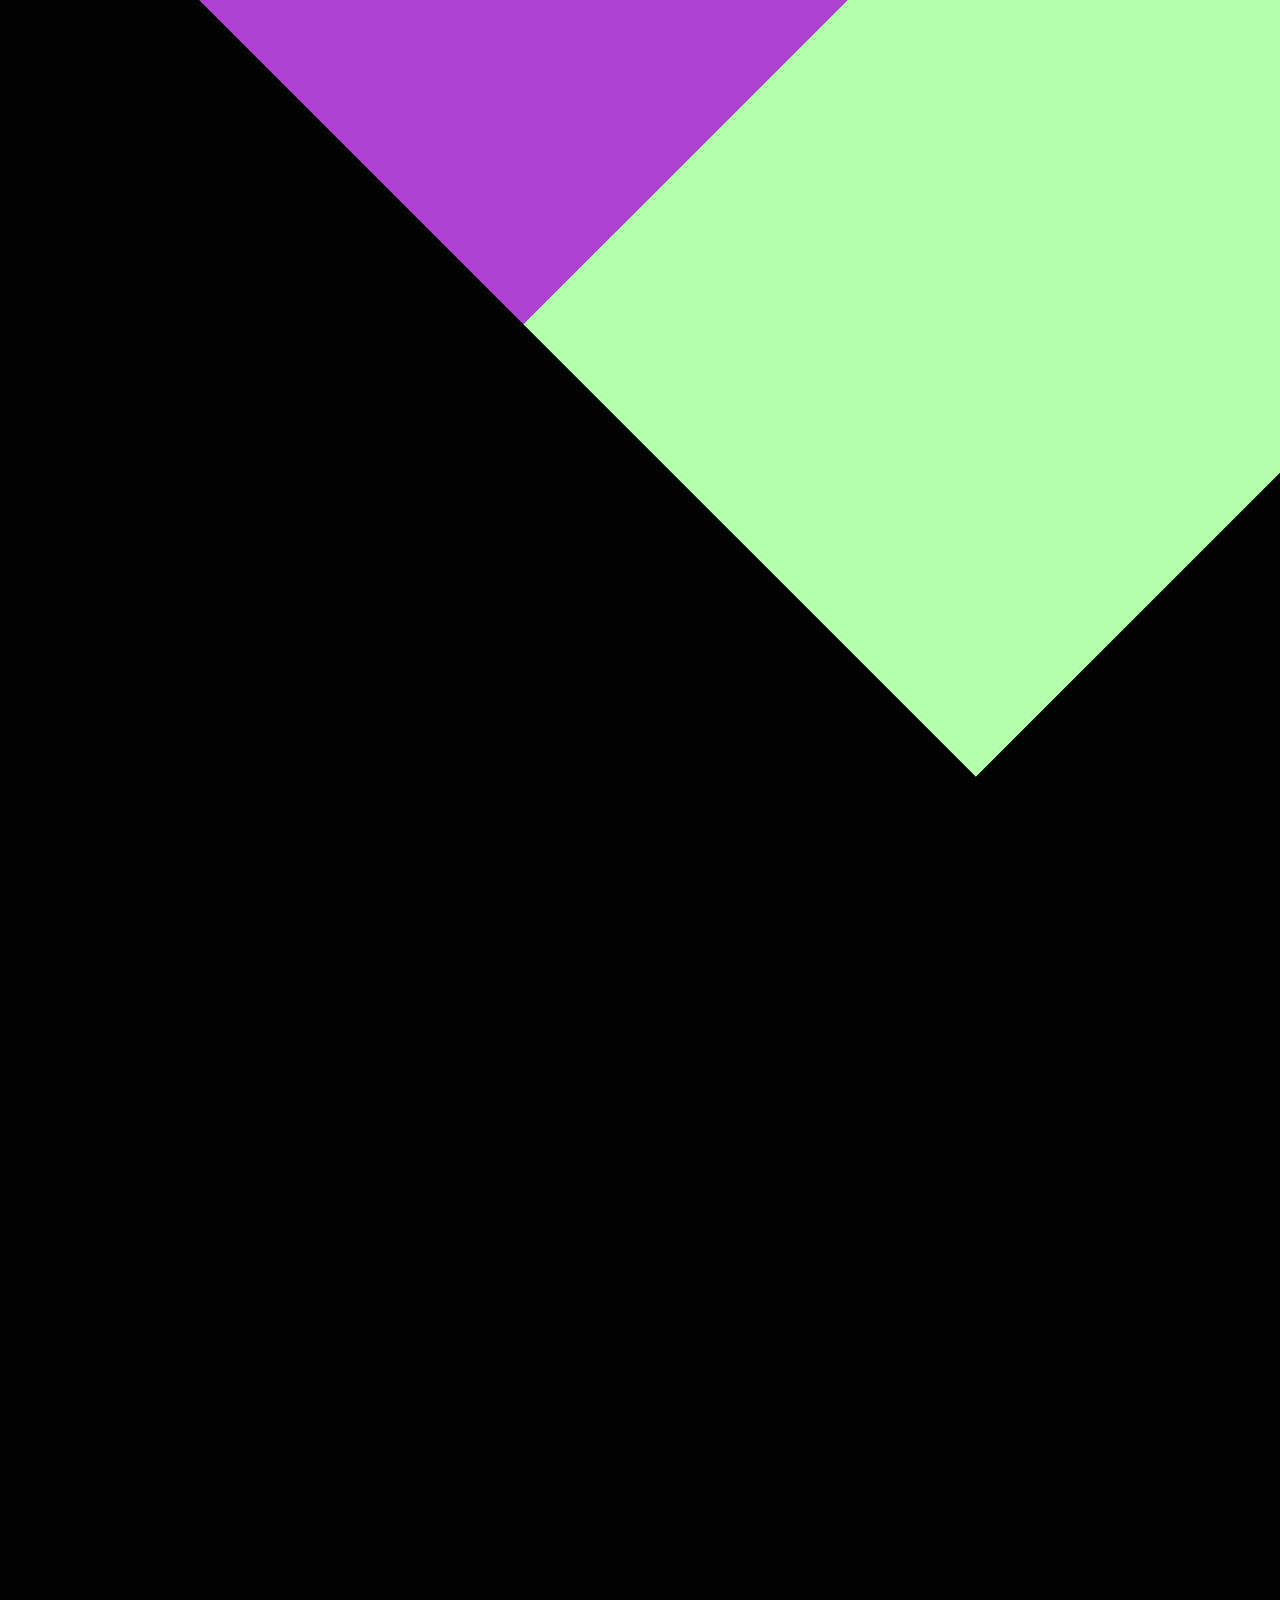
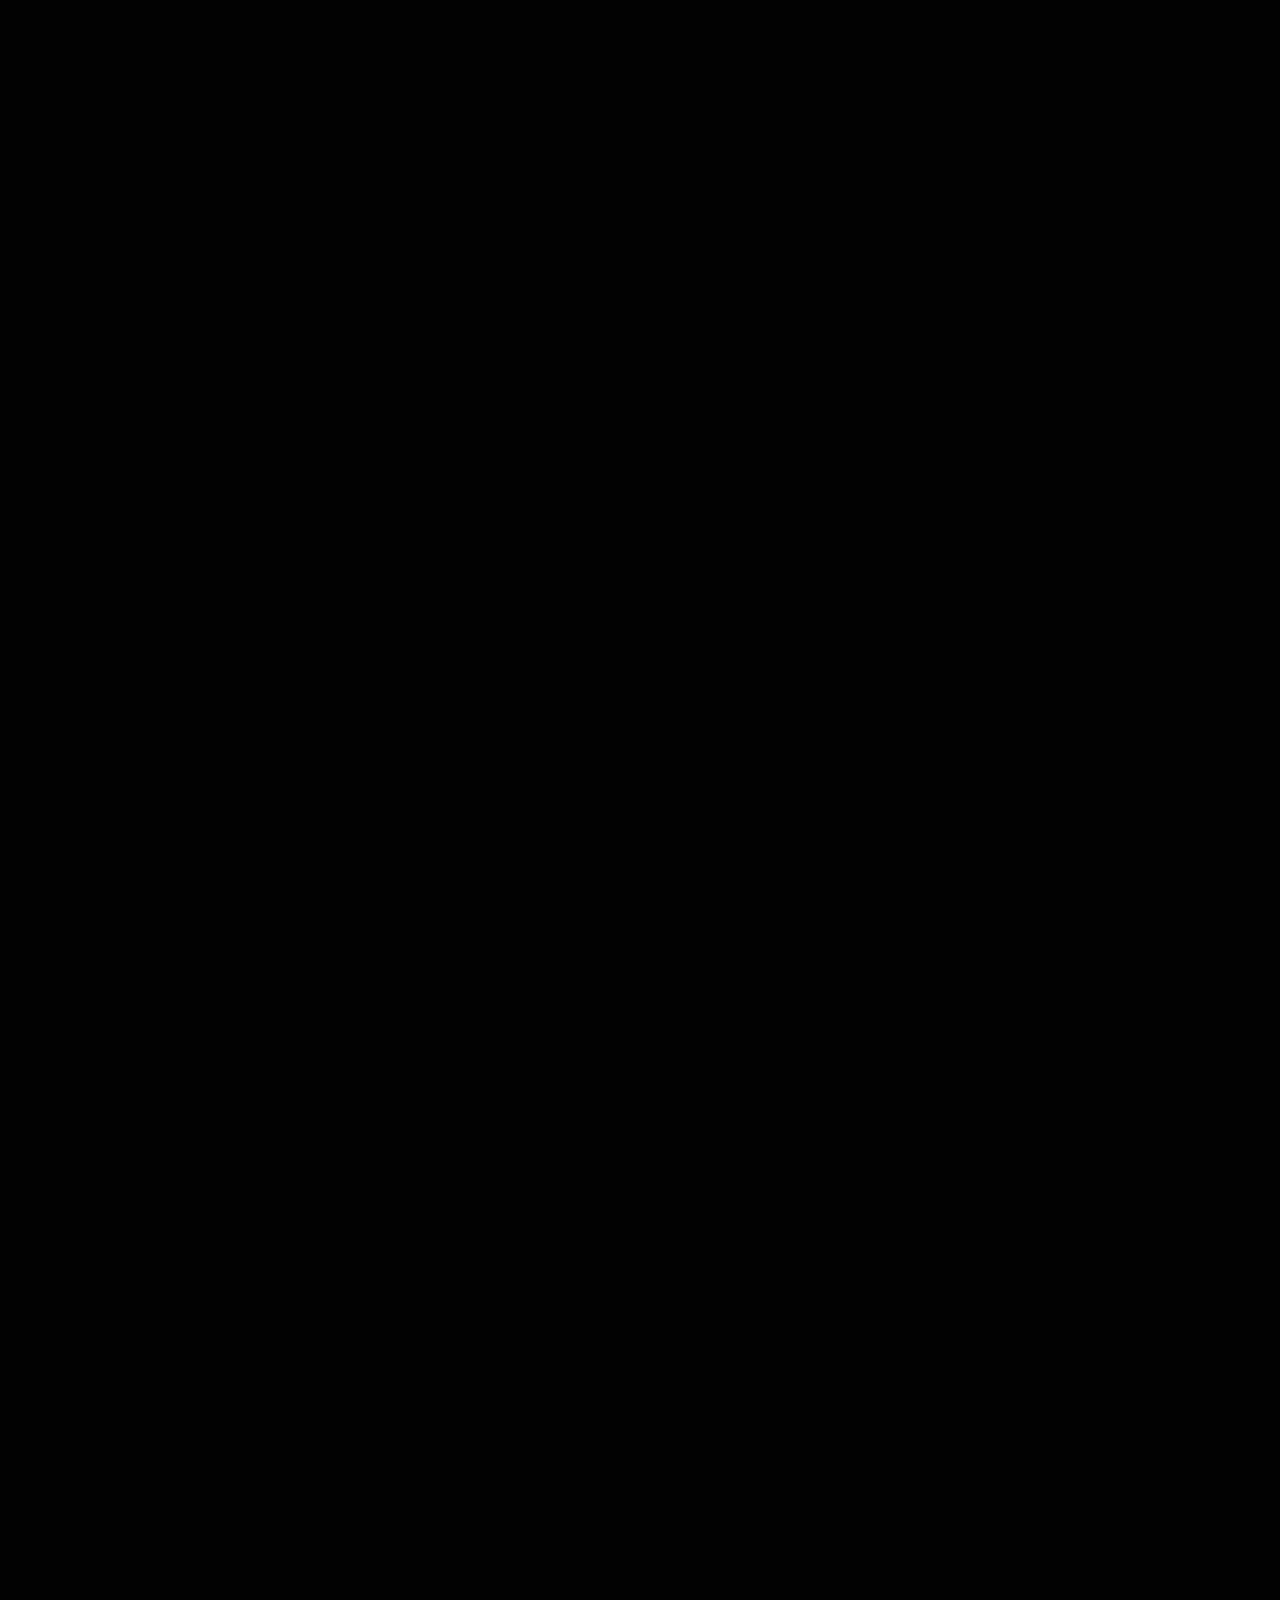
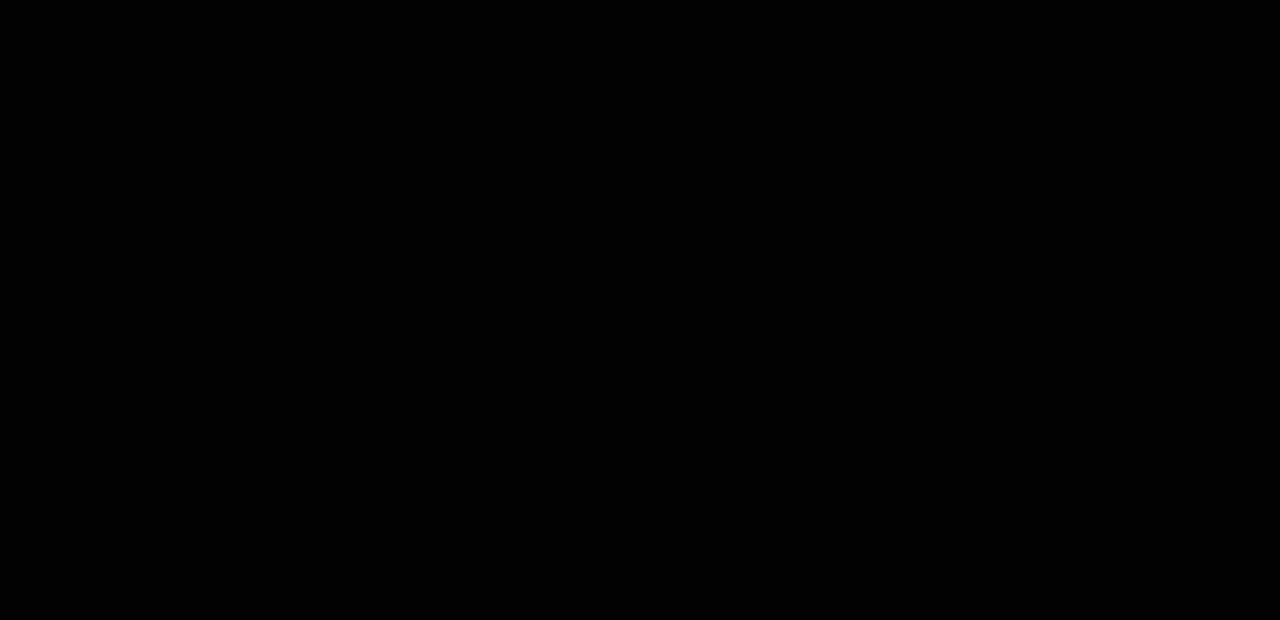
==== commit 77a5624c: "Service Index Fixed" ====
--- a/html/about.html
+++ b/html/about.html
@@ -4,7 +4,7 @@
 <head>
     <meta charset="UTF-8">
     <meta name="viewport" content="width=device-width, initial-scale=1.0">
-    <title>Okomo 360 - Home</title>
+    <title>Okomo 360 - About</title>
     <link rel="stylesheet" href="../css/about.css" class="css">
     <link rel="stylesheet" href="../css/global.css" class="css">
     <link rel="stylesheet" href="../css/responsive.css" class="css">
--- a/css/responsive.css
+++ b/css/responsive.css
@@ -183,13 +183,15 @@
         height: max-content;
         width: 100%;
         position: absolute;
-        right: -15%;
+        right: 0%;
         bottom: 0;
+        padding: 0%;
     }
     .vr-profile img{
-        margin-left: 20%;
-        width: 80%;
-        height: auto;
+      width: 80%;
+      height: max-content;
+      scale: 1;
+      margin-left: 45%;
     }
     #download{
       height: 50vh;
